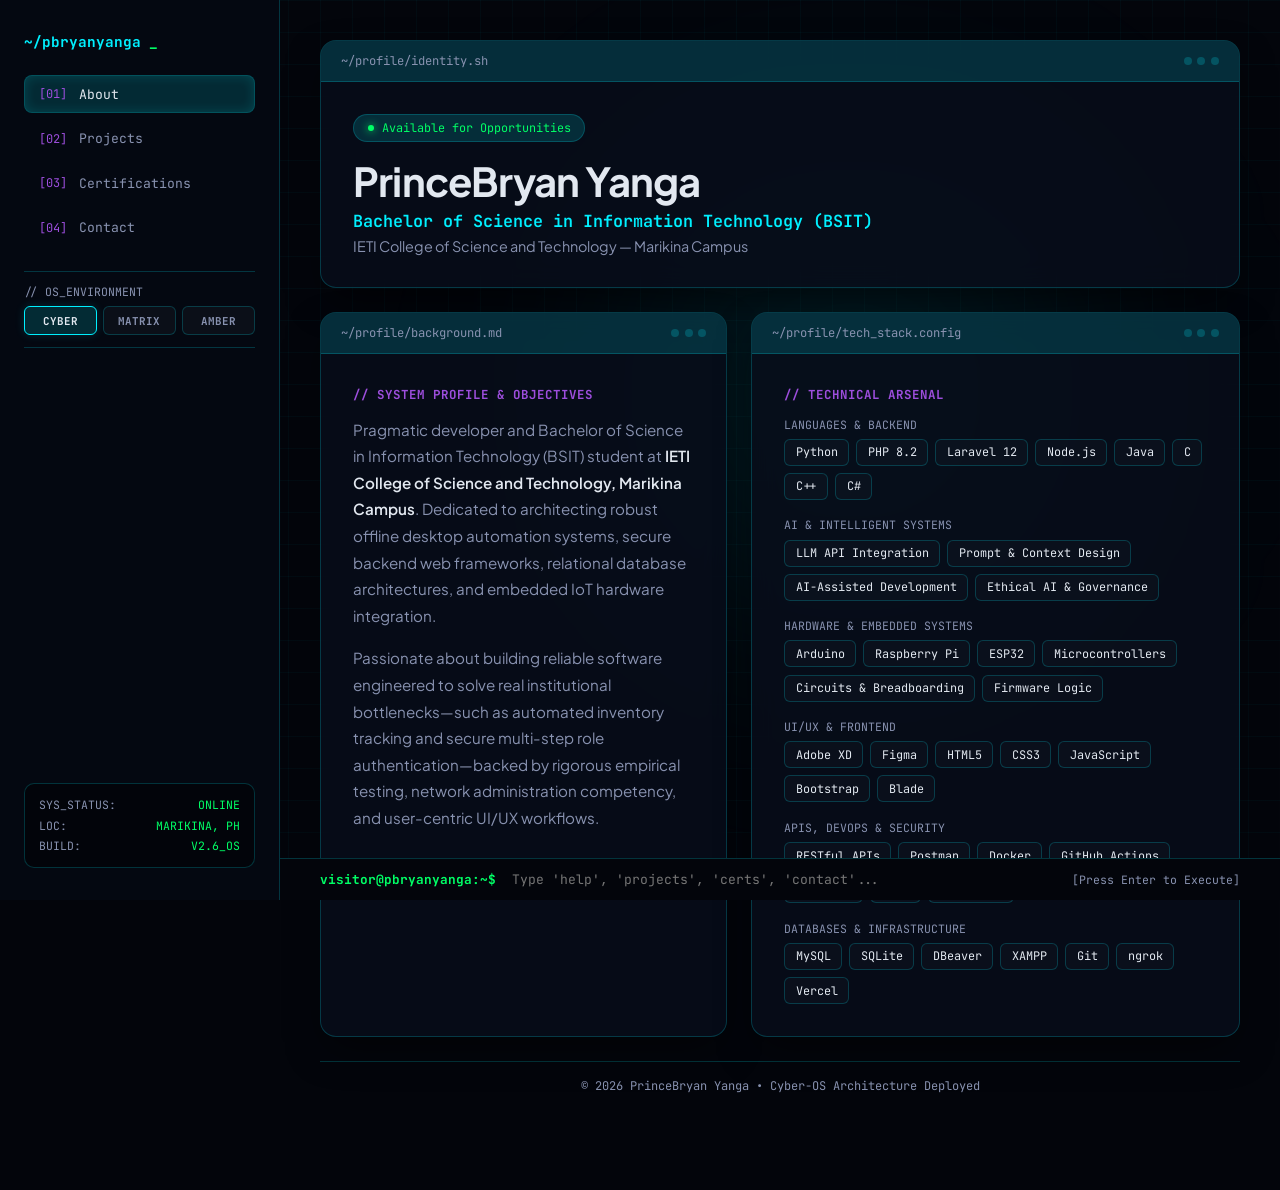
==== index.html @ 7551fa30 "Add root redirect file" ====
<!DOCTYPE html>
<html lang="en">
<head>
  <meta charset="UTF-8">
  <meta http-equiv="refresh" content="0; url=html/index.html">
  <title>PrinceBryan Yanga — Cyber-OS Portfolio</title>
</head>
<body>
  <script>
    window.location.href = "html/index.html";
  </script>
  <p>Booting Cyber-OS Environment... <a href="html/index.html">Click here if redirect fails</a>.</p>
</body>
</html>
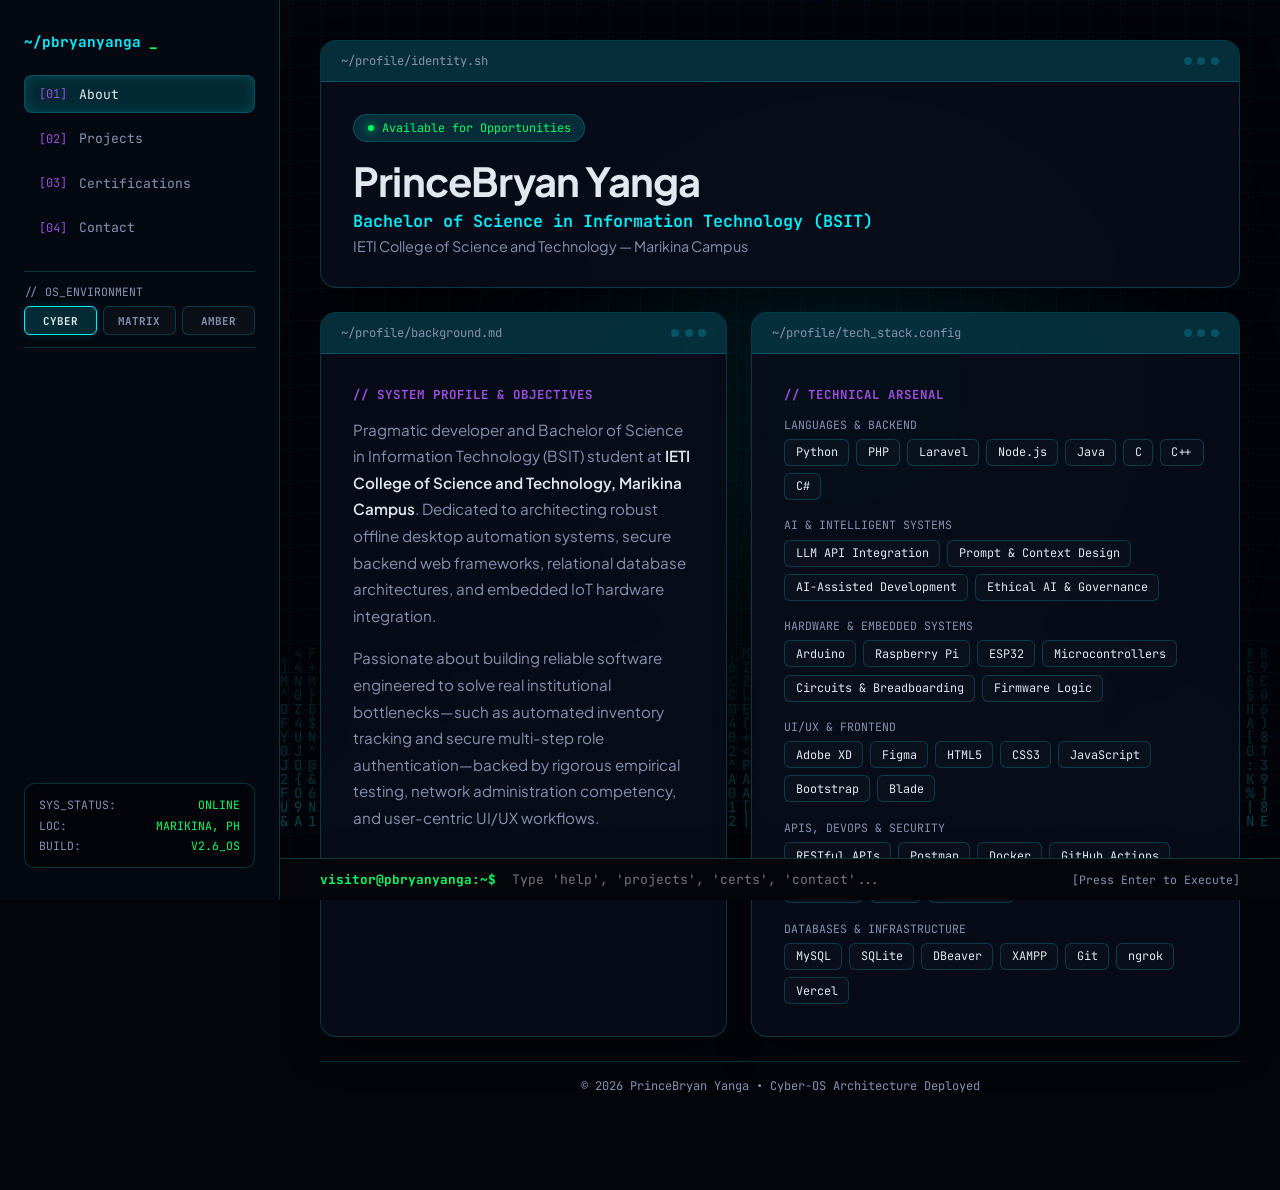
==== commit 30f66232: "Add custom logo favicon to all pages" ====
--- a/index.html
+++ b/index.html
@@ -4,6 +4,7 @@
   <meta charset="UTF-8">
   <meta http-equiv="refresh" content="0; url=html/index.html">
   <title>PrinceBryan Yanga — Cyber-OS Portfolio</title>
+  <link rel="icon" type="image/png" href="logo/plogo.png">
 </head>
 <body>
   <script>
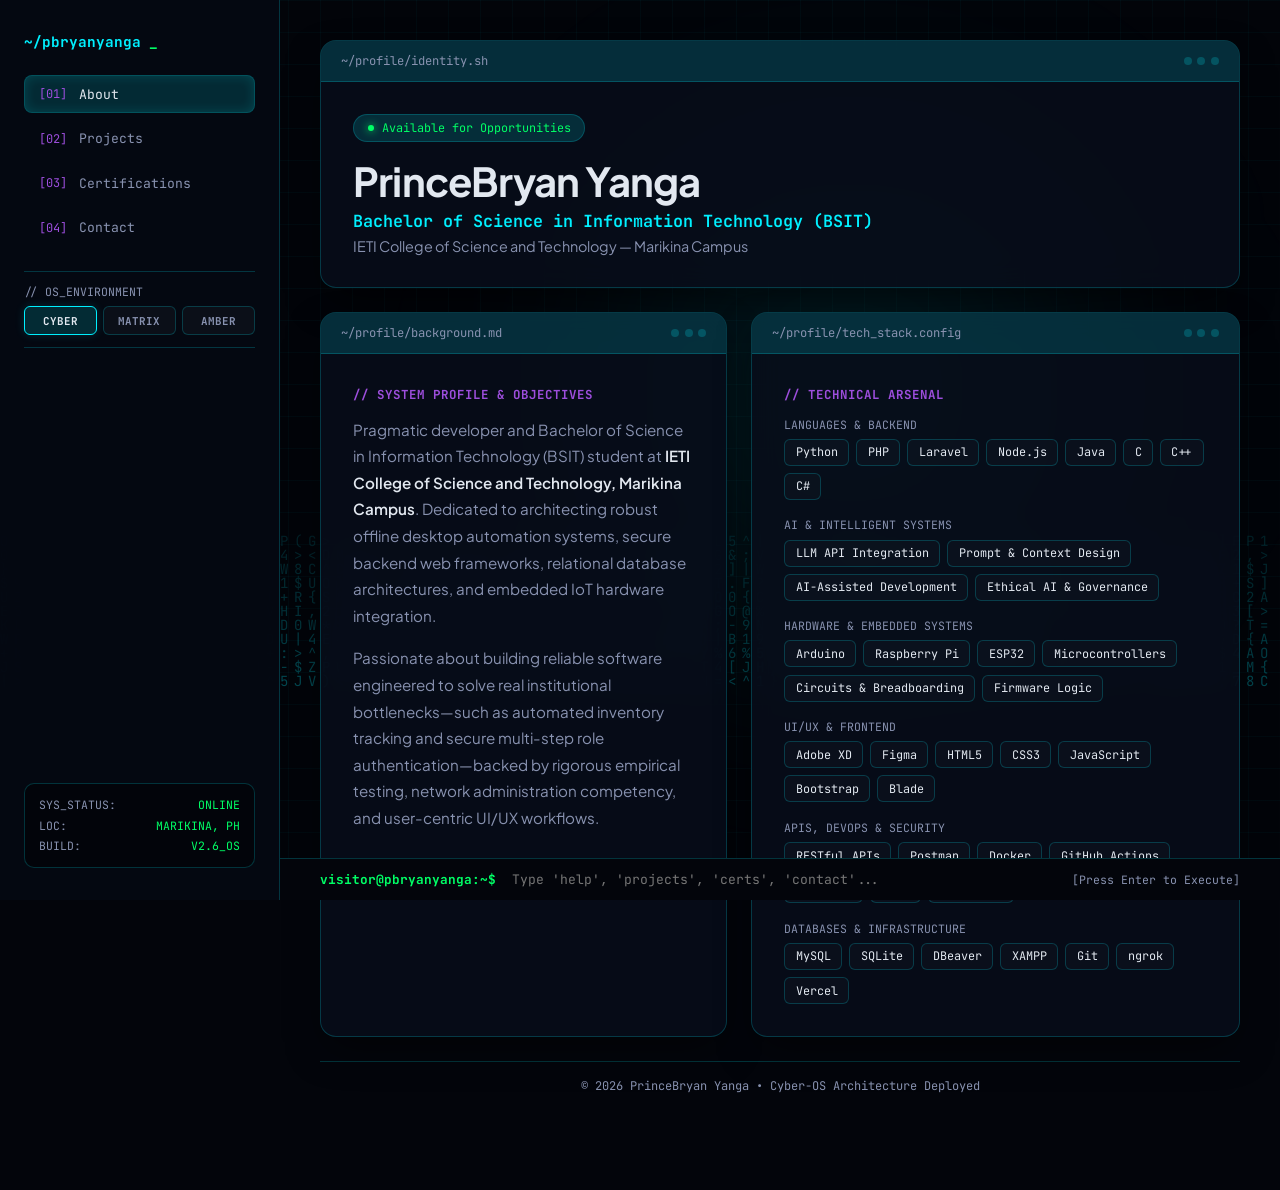
==== commit 2bd5deb7: "Move favicon to root folder" ====
--- a/index.html
+++ b/index.html
@@ -4,7 +4,7 @@
   <meta charset="UTF-8">
   <meta http-equiv="refresh" content="0; url=html/index.html">
   <title>PrinceBryan Yanga — Cyber-OS Portfolio</title>
-  <link rel="icon" type="image/png" href="logo/plogo.png">
+  <link rel="icon" type="image/png" href="plogo.png">
 </head>
 <body>
   <script>
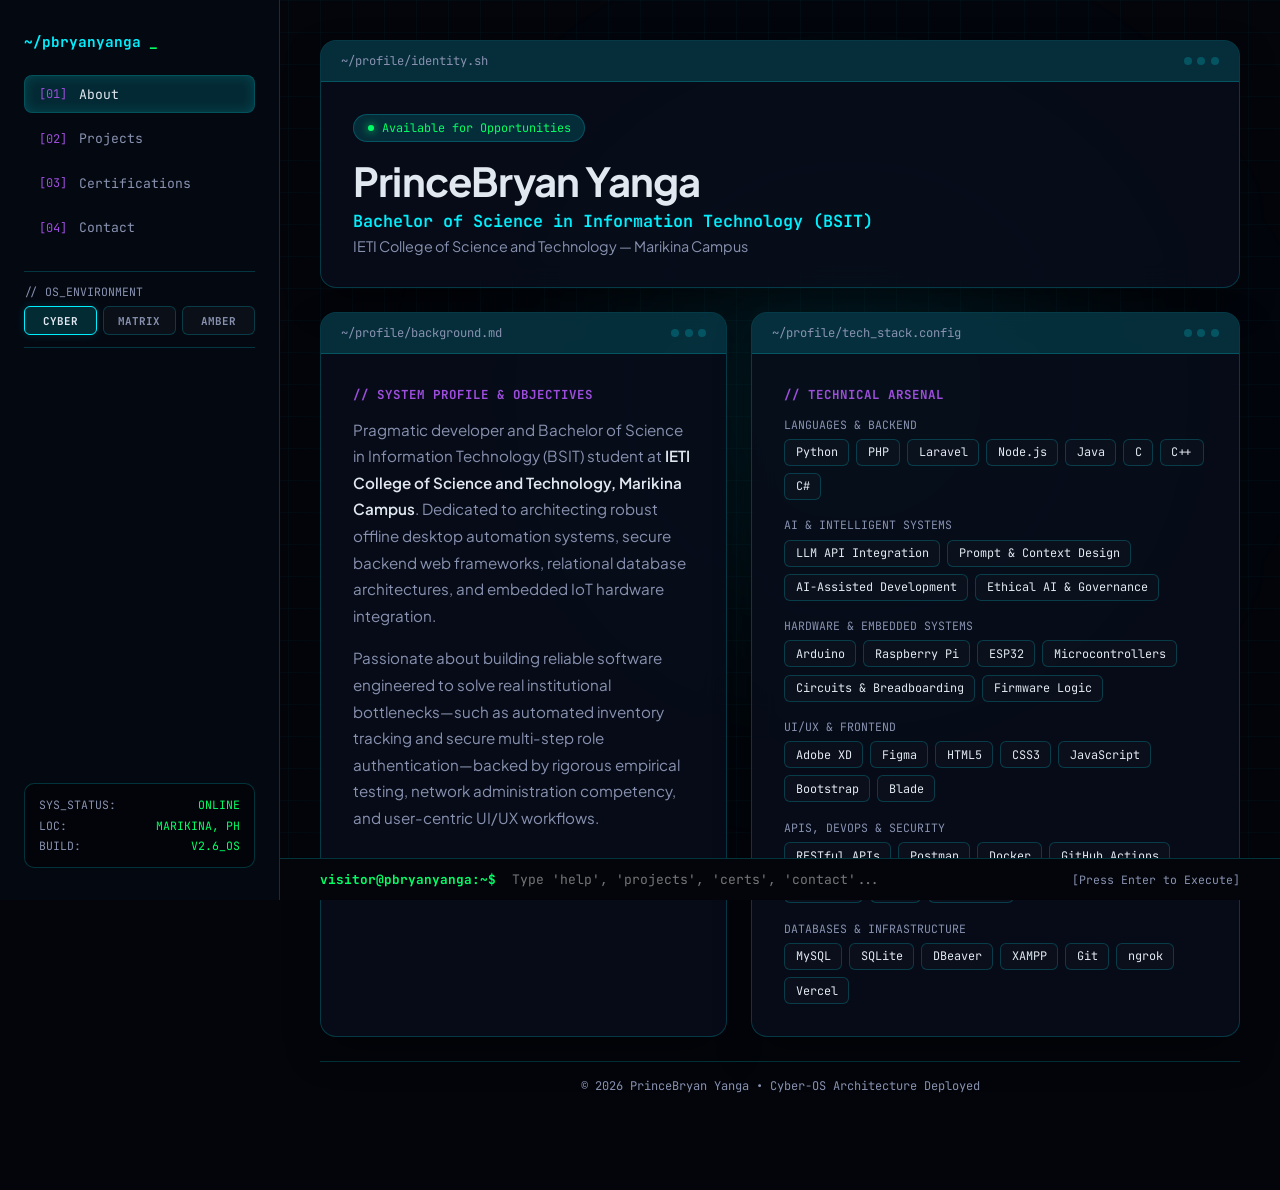
==== commit 85c599da: "Use root-absolute path for favicon" ====
--- a/index.html
+++ b/index.html
@@ -4,7 +4,7 @@
   <meta charset="UTF-8">
   <meta http-equiv="refresh" content="0; url=html/index.html">
   <title>PrinceBryan Yanga — Cyber-OS Portfolio</title>
-  <link rel="icon" type="image/png" href="plogo.png">
+  <link rel="icon" type="image/png" href="/plogo.png">
 </head>
 <body>
   <script>
